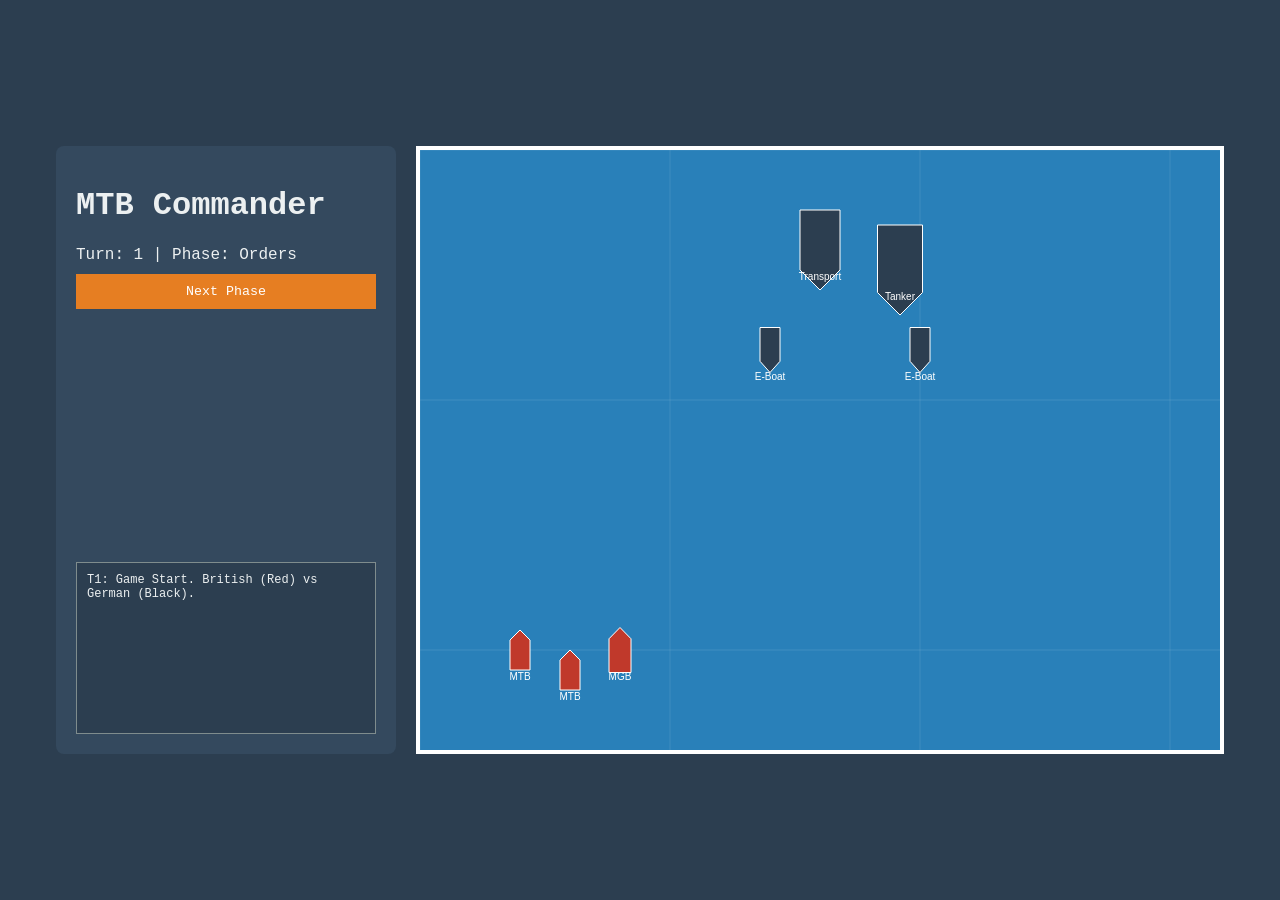
==== index.html @ 0c28cebe "playable" ====
<!DOCTYPE html>
<html lang="en">
<head>
    <meta charset="UTF-8">
    <meta name="viewport" content="width=device-width, initial-scale=1.0">
    <title>MTB: Motor Torpedo Boats</title>
    <link rel="stylesheet" href="style.css">
</head>
<body>
    <div id="game-container">
        <div id="ui-panel">
            <h1>MTB Commander</h1>
            <div id="turn-info">
                Turn: <span id="turn-number">1</span> | Phase: <span id="phase-name">Orders</span>
            </div>
            <div id="controls">
                <button id="next-phase-btn">Next Phase</button>
                <div id="ship-orders" class="hidden">
                    <h3>Ship Orders</h3>
                    <p id="selected-ship-name">Select a ship</p>
                    <label>Speed (knots): <input type="number" id="speed-input" min="0" max="40"></label>
                    <label>Turn (points): <input type="number" id="turn-input" min="-4" max="4" value="0"></label>
                    <button id="fire-btn">Fire Weapons</button>
                    <button id="torpedo-btn">Fire Torpedo</button>
                    <button id="depth-btn">Depth Charge</button>
                    <label>Visibility:
                        <select id="visibility-select">
                            <option value="CLEAR">Clear</option>
                            <option value="MIST">Mist</option>
                            <option value="FOG">Fog</option>
                            <option value="NIGHT">Night</option>
                        </select>
                    </label>
                    <label>DC Depth:
                        <select id="dc-depth-select">
                            <option value="SHALLOW">Shallow</option>
                            <option value="DEEP">Deep</option>
                        </select>
                    </label>
                    <button id="illum-btn">Illuminate Target</button>
                </div>
            </div>
            <div id="log"></div>
        </div>
        <canvas id="game-canvas" width="800" height="600"></canvas>
    </div>
    <script src="mtb_data.js"></script>
    <script src="mtb_game.js"></script>
</body>
</html>
---- style.css ----
body {
    font-family: 'Courier New', Courier, monospace;
    background-color: #2c3e50;
    color: #ecf0f1;
    margin: 0;
    display: flex;
    justify-content: center;
    align-items: center;
    height: 100vh;
}

#game-container {
    display: flex;
    gap: 20px;
}

#ui-panel {
    width: 300px;
    background-color: #34495e;
    padding: 20px;
    border-radius: 8px;
    display: flex;
    flex-direction: column;
}

#game-canvas {
    background-color: #2980b9; /* Sea blue */
    border: 4px solid #fff;
    cursor: crosshair;
}

.hidden {
    display: none;
}

#log {
    margin-top: auto;
    height: 150px;
    overflow-y: auto;
    background: #2c3e50;
    padding: 10px;
    font-size: 12px;
    border: 1px solid #7f8c8d;
}

#ship-orders label {
    display: block;
    margin-top: 10px;
}

button {
    background-color: #e67e22;
    border: none;
    color: white;
    padding: 10px;
    margin-top: 10px;
    cursor: pointer;
    width: 100%;
    font-family: inherit;
}

button:hover {
    background-color: #d35400;
}

input {
    width: 60px;
    background: #ecf0f1;
    border: none;
    padding: 5px;
}
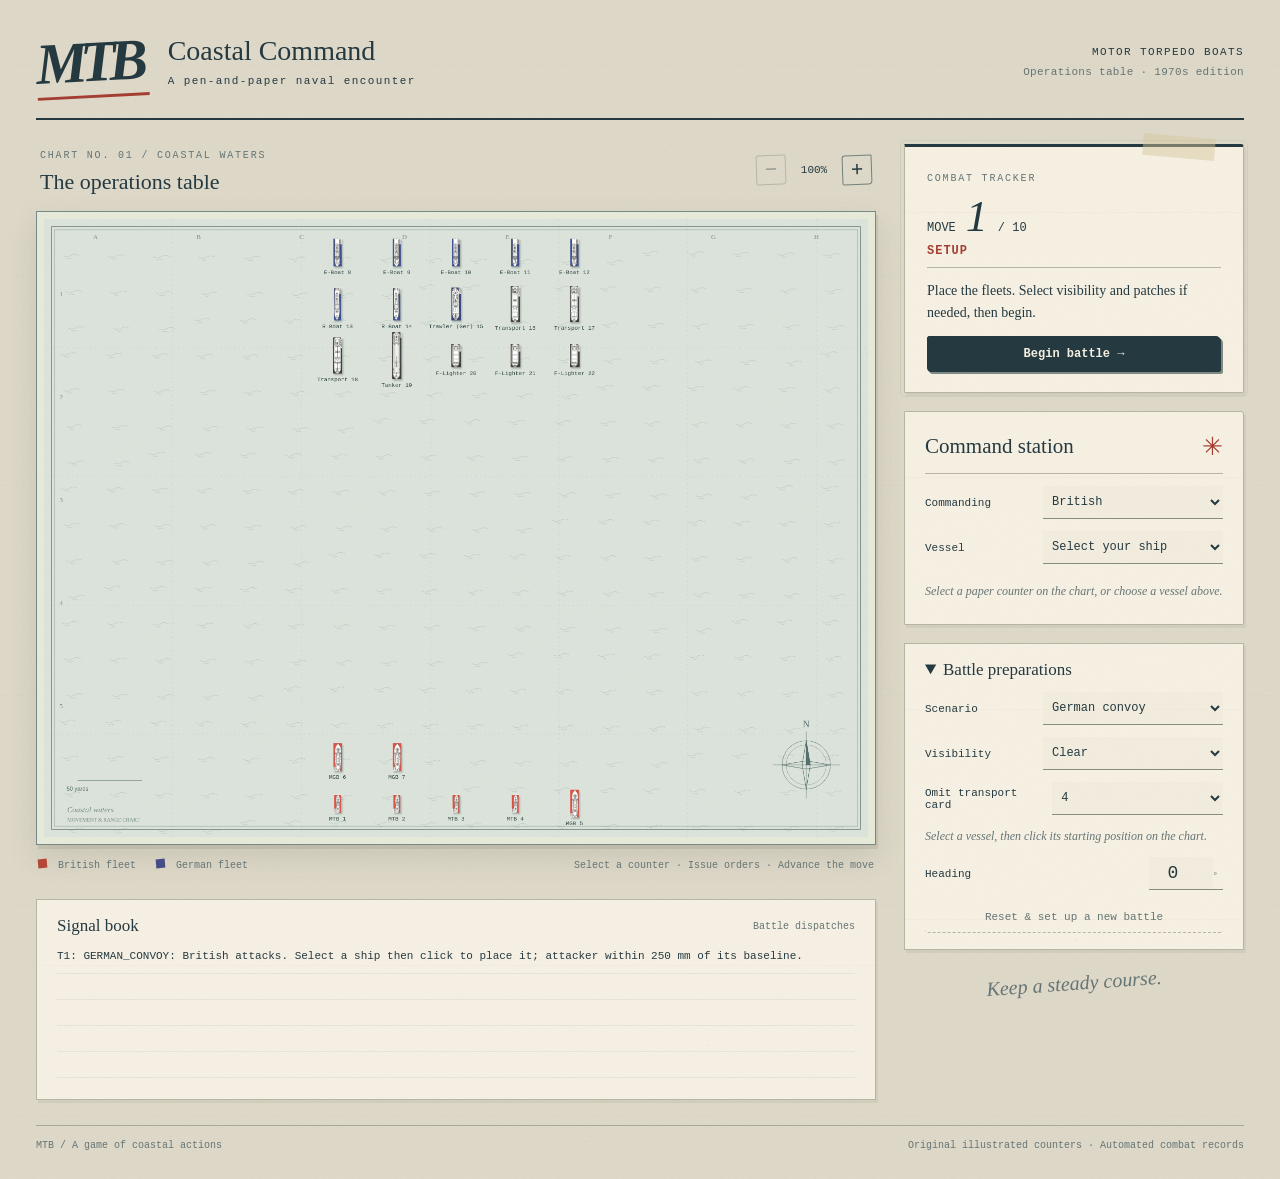
==== commit c004e340: "Complete MTB rules and add original paper-and-ink visuals" ====
--- a/index.html
+++ b/index.html
@@ -1,51 +1,25 @@
 <!DOCTYPE html>
 <html lang="en">
-<head>
-    <meta charset="UTF-8">
-    <meta name="viewport" content="width=device-width, initial-scale=1.0">
-    <title>MTB: Motor Torpedo Boats</title>
-    <link rel="stylesheet" href="style.css">
-</head>
+<head><meta charset="UTF-8"><meta name="viewport" content="width=device-width, initial-scale=1.0"><title>MTB · Coastal Command</title><link rel="stylesheet" href="style.css"></head>
 <body>
-    <div id="game-container">
-        <div id="ui-panel">
-            <h1>MTB Commander</h1>
-            <div id="turn-info">
-                Turn: <span id="turn-number">1</span> | Phase: <span id="phase-name">Orders</span>
-            </div>
-            <div id="controls">
-                <button id="next-phase-btn">Next Phase</button>
-                <div id="ship-orders" class="hidden">
-                    <h3>Ship Orders</h3>
-                    <p id="selected-ship-name">Select a ship</p>
-                    <label>Speed (knots): <input type="number" id="speed-input" min="0" max="40"></label>
-                    <label>Turn (points): <input type="number" id="turn-input" min="-4" max="4" value="0"></label>
-                    <button id="fire-btn">Fire Weapons</button>
-                    <button id="torpedo-btn">Fire Torpedo</button>
-                    <button id="depth-btn">Depth Charge</button>
-                    <label>Visibility:
-                        <select id="visibility-select">
-                            <option value="CLEAR">Clear</option>
-                            <option value="MIST">Mist</option>
-                            <option value="FOG">Fog</option>
-                            <option value="NIGHT">Night</option>
-                        </select>
-                    </label>
-                    <label>DC Depth:
-                        <select id="dc-depth-select">
-                            <option value="SHALLOW">Shallow</option>
-                            <option value="DEEP">Deep</option>
-                        </select>
-                    </label>
-                    <button id="illum-btn">Illuminate Target</button>
-                </div>
-            </div>
-            <div id="log"></div>
-        </div>
-        <canvas id="game-canvas" width="800" height="600"></canvas>
-    </div>
-    <script src="mtb_data.js"></script>
-    <script src="mtb_game.js"></script>
-</body>
-</html>
-
+<header class="masthead"><div class="brand"><span class="brand-mark">MTB</span><div><h1>Coastal Command</h1><p>A pen-and-paper naval encounter</p></div></div><div class="edition">MOTOR TORPEDO BOATS<br><span>Operations table · 1970s edition</span></div></header>
+<main id="game-container">
+<section class="chart-panel" aria-label="Battle chart">
+<div class="chart-heading"><div><span class="eyebrow">Chart No. 01 / Coastal waters</span><h2>The operations table</h2></div><div class="chart-tools"><button id="zoom-out" aria-label="Zoom out">−</button><span id="zoom-label">100%</span><button id="zoom-in" aria-label="Zoom in">+</button></div></div>
+<div id="chart-viewport"><canvas id="game-canvas" width="1600" height="1200" aria-label="Battlefield. Select a counter to issue orders."></canvas></div>
+<div class="chart-caption"><span><i class="fleet-dot british"></i> British fleet <i class="fleet-dot german"></i> German fleet</span><span>Select a counter · Issue orders · Advance the move</span></div>
+<details class="dispatches" open><summary>Signal book <span>Battle dispatches</span></summary><div id="log" role="log" aria-live="polite"></div></details>
+</section>
+<aside id="ui-panel">
+<section class="phase-card"><span class="eyebrow">Combat tracker</span><div id="turn-info"><span class="move-label">MOVE</span><span id="turn-number">1</span><span class="move-total">/ 10</span></div><div id="phase-name">Setup</div><p id="phase-help"></p><button id="next-phase-btn">Begin battle →</button></section>
+<section class="fleet-card"><div class="section-heading"><h2>Command station</h2><span class="ink-star">✳</span></div><label>Commanding <select id="view-faction"><option value="British">British</option><option value="German">German</option></select></label><label>Vessel <select id="fleet-select"></select></label><p id="selection-hint">Select a paper counter on the chart, or choose a vessel above.</p>
+<div id="controls"><div id="ship-orders" class="hidden"><div class="vessel-heading"><img id="vessel-art" alt="Selected vessel's original counter"><div><span class="eyebrow">Vessel record</span><h3 id="selected-ship-name">Select a ship</h3></div></div><svg id="hull-gauge" viewBox="0 0 260 48" role="img" aria-label="Remaining buoyancy gauge"><text x="0" y="10" font-size="8" letter-spacing="1.7">HULL INTEGRITY</text><path d="M1 19L248 18 249 36 0 37Z" fill="none" stroke="currentColor" stroke-width=".8"/><rect id="buoyancy-fill" x="4" y="22" width="240" height="11" fill="#536d69"/><path d="M28 18v19m28-19v19m28-19v19m28-19v19m28-19v19m28-19v19m28-19v19m28-19v19" stroke="#f7f1e4" stroke-width="1"/><text x="0" y="47" font-size="7">0</text><text x="234" y="47" font-size="7">100%</text></svg><p id="ship-status"></p>
+<fieldset class="helm"><legend>Helm orders</legend><div class="paired"><label>Speed <span class="input-unit"><input type="number" id="speed-input" min="0" max="40"><small>kn</small></span></label><label>Turn <span class="input-unit"><input type="number" id="turn-input" min="-9" max="9" value="0"><small>pts</small></span></label></div><p class="field-note">− Port &nbsp; / &nbsp; + Starboard</p><label>Turn timing <select id="turn-timing"><option value="START">Start of move</option><option value="END">End of move</option></select></label><label class="check-label"><input id="ram-order" type="checkbox"> Intentional ram</label></fieldset>
+<fieldset class="weapons"><legend>Combat orders</legend><p class="field-note">Select an enemy counter to set your target.</p><button id="fire-btn">Fire guns</button><div class="attack-row"><select id="torpedo-count" aria-label="Torpedo salvo"><option value="1">1 torpedo</option><option value="2">2 torpedoes</option></select><button id="torpedo-btn">Launch salvo</button></div><div class="attack-row"><select id="dc-depth-select" aria-label="Depth charge depth"><option value="SHALLOW">Shallow</option><option value="DEEP">Deep</option></select><button id="depth-btn">Depth charges</button></div><div class="paired"><button id="sight-btn">Sight contact</button><button id="illum-btn">Illuminate</button></div><button id="cancel-attacks" class="quiet">Cancel attack orders</button></fieldset>
+</div></div></section>
+<details class="battle-settings" open><summary>Battle preparations</summary><label>Scenario <select id="scenario-select"><option value="GERMAN_CONVOY">German convoy</option><option value="BRITISH_CONVOY">British convoy</option><option value="ENCOUNTER">Warship encounter</option></select></label><label>Visibility <select id="visibility-select"><option value="CLEAR">Clear</option><option value="MIST">Mist</option><option value="FOG">Fog</option><option value="NIGHT">Night</option></select></label><label>Omit transport card <select id="omitted-transport"><option value="4">4</option><option value="1">1</option><option value="2">2</option><option value="3">3</option></select></label><div id="setup-controls"><p class="field-note">Select a vessel, then click its starting position on the chart.</p><label>Heading <span class="input-unit"><input id="setup-heading" type="number" min="0" max="359" value="0"><small>°</small></span></label><button id="place-british-patch">Place British visibility patch</button><button id="place-german-patch">Place German visibility patch</button></div><button id="new-game-btn" class="quiet">Reset & set up a new battle</button></details>
+<p class="margin-note">Keep a steady course.</p>
+</aside></main>
+<footer>MTB / A game of coastal actions <span>Original illustrated counters · Automated combat records</span></footer>
+<script src="mtb_data.js"></script><script src="mtb_rules.js"></script><script src="mtb_visuals.js"></script><script src="mtb_game.js"></script>
+</body></html>
--- a/style.css
+++ b/style.css
@@ -1,71 +1,4 @@
-body {
-    font-family: 'Courier New', Courier, monospace;
-    background-color: #2c3e50;
-    color: #ecf0f1;
-    margin: 0;
-    display: flex;
-    justify-content: center;
-    align-items: center;
-    height: 100vh;
-}
+:root{color-scheme:light;--paper:#f5efdf;--ink:#253a40;--pencil:#657574;--red:#a43e32;--line:#b7b5a2;font-family:Georgia,'Times New Roman',serif;color:var(--ink);background:#ded8c8}*{box-sizing:border-box}body{margin:0;padding:28px 36px;background-image:url('assets/paper.svg');background-size:420px}button,input,select{font:inherit}button,select,input,summary{outline-offset:4px}button:focus-visible,select:focus-visible,input:focus-visible,summary:focus-visible{outline:2px solid var(--red)}.masthead{max-width:1600px;margin:0 auto 24px;display:flex;justify-content:space-between;align-items:center;border-bottom:2px solid var(--ink);padding-bottom:20px}.brand{display:flex;gap:20px;align-items:center}.brand-mark{font:bold italic 58px Georgia;letter-spacing:-7px;border-bottom:3px solid var(--red);padding-right:7px;transform:rotate(-3deg)}h1{font-size:28px;font-weight:normal;margin:0 0 5px}.brand p,.edition{font:11px/1.8 'Courier New',monospace;letter-spacing:1.4px;margin:0}.edition{text-align:right}.edition span{letter-spacing:.3px;color:var(--pencil)}#game-container{max-width:1600px;margin:auto;display:grid;grid-template-columns:minmax(0,1fr) 340px;gap:28px;align-items:start}.chart-panel{min-width:0}.chart-heading{display:flex;justify-content:space-between;align-items:center;margin:0 4px 16px}.eyebrow{font:10px 'Courier New',monospace;text-transform:uppercase;letter-spacing:1.8px;color:var(--pencil)}h2{font-size:22px;font-weight:normal;margin:7px 0 0}.chart-tools{display:flex;align-items:center;gap:9px;font:11px 'Courier New',monospace}.chart-tools button{width:30px;height:30px;padding:0;margin:0;font-size:21px}.chart-tools span{min-width:38px;text-align:center}#chart-viewport{overflow:auto;max-height:78vh;border:1px solid #758989;padding:7px;background:#e6e9d7;box-shadow:2px 4px 0 #9b988544,0 12px 28px #444a3922}#game-canvas{display:block;width:100%;height:auto;cursor:crosshair;background:#d8e1d8;touch-action:pan-x pan-y}.chart-caption{display:flex;justify-content:space-between;gap:10px;font:10px/1.8 'Courier New',monospace;color:var(--pencil);padding:12px 2px}.fleet-dot{display:inline-block;width:9px;height:9px;margin:0 5px 0 14px;transform:rotate(-5deg)}.fleet-dot:first-child{margin-left:0}.british{background:#b44837}.german{background:#454c86}#ui-panel{min-width:0;display:flex;flex-direction:column;gap:18px}.phase-card,.fleet-card,.battle-settings,.dispatches{background:#f7f1e4 url('assets/paper.svg');border:1px solid var(--line);box-shadow:2px 3px 0 #a6a18f33}.phase-card{padding:20px 22px;border-top:3px solid var(--ink);position:relative}.phase-card:after{content:'';position:absolute;top:-11px;right:28px;width:72px;height:22px;background:#d4c59c77;transform:rotate(5deg);pointer-events:none}#turn-info{display:flex;align-items:baseline;gap:10px;margin:10px 0 5px}.move-label,.move-total{font:12px 'Courier New',monospace}#turn-number{font:italic 44px Georgia;line-height:1}#phase-name{font:bold 12px 'Courier New',monospace;letter-spacing:1px;color:var(--red);padding-bottom:9px;border-bottom:1px solid var(--line)}#phase-help{font-size:14px;line-height:1.55;min-height:44px;margin:12px 0}button{background:transparent;border:1px solid #72807b;border-radius:2px 5px 2px 4px;padding:10px 12px;color:var(--ink);cursor:pointer;font:12px 'Courier New',monospace;width:100%;transition:background .15s,transform .15s}button:hover:not(:disabled){background:#d8dfce;transform:translateY(-1px)}button:disabled{opacity:.38;cursor:default}#next-phase-btn{background:var(--ink);color:var(--paper);border:1px solid var(--ink);font-weight:bold;box-shadow:2px 2px 0 #7f8b82}#next-phase-btn:hover:not(:disabled){background:#3d5455}.fleet-card{padding:20px}.section-heading{display:flex;align-items:center;justify-content:space-between;border-bottom:1px solid var(--line);padding-bottom:12px;margin-bottom:12px}.section-heading h2{font-size:21px;margin:0}.ink-star{font-size:25px;color:var(--red)}label{display:flex;align-items:center;justify-content:space-between;gap:12px;font:11px 'Courier New',monospace;margin:12px 0}select,input{border:0;border-bottom:1px solid #858d7c;background:#e7e3d350;color:var(--ink);padding:8px 5px;min-width:0;border-radius:0;font:12px 'Courier New',monospace}select{max-width:180px;width:62%}input[type=number]{width:64px;text-align:center;font-size:18px;padding:6px}input:disabled,select:disabled{opacity:.5}.input-unit{display:flex;align-items:baseline;border-bottom:1px solid #858d7c}.input-unit input{border:0}.input-unit small{padding-right:5px;color:var(--pencil)}#selection-hint,.field-note{font:italic 12px/1.5 Georgia;color:var(--pencil)}#selection-hint{margin:18px 0 4px}.vessel-heading{display:flex;align-items:center;gap:16px;border-top:1px solid var(--line);padding-top:18px;margin-top:18px}.vessel-heading img{width:42px;height:90px;object-fit:contain;filter:drop-shadow(2px 3px 1px #0003);transform:rotate(-5deg)}h3{font-weight:normal;font-size:22px;margin:7px 0}#ship-status{white-space:pre-line;font:11px/1.9 'Courier New',monospace;padding:12px 0;border-bottom:1px dashed var(--line);margin:10px 0 15px}fieldset{margin:16px 0 0;padding:8px 0 0;border:0;border-top:1px solid var(--line)}legend{font:10px 'Courier New',monospace;text-transform:uppercase;letter-spacing:1.6px;padding-right:10px}.paired{display:grid;grid-template-columns:1fr 1fr;gap:10px}.paired label{display:block}.paired .input-unit{margin-top:7px}.paired input{width:100%}.check-label{justify-content:flex-start}.check-label input{accent-color:var(--red)}.weapons button{margin:5px 0}.attack-row{display:grid;grid-template-columns:100px 1fr;gap:8px;align-items:center}.attack-row select{width:100%;max-width:none}.quiet{border:0;border-bottom:1px dashed var(--line);font-size:11px;color:var(--pencil);padding:9px 2px}.battle-settings{padding:16px 20px}summary{cursor:pointer;font-size:17px}.battle-settings summary{margin-bottom:12px}.dispatches{margin-top:12px;padding:16px 20px}.dispatches summary{display:flex;justify-content:space-between}.dispatches summary span{font:10px 'Courier New',monospace;color:var(--pencil);align-self:center}#log{height:135px;overflow:auto;margin-top:12px;font:11px/1.6 'Courier New',monospace;background:repeating-linear-gradient(transparent 0 25px,#bcc3b444 25px 26px)}#log p{margin:0;padding:5px 0;border-bottom:1px solid #c0c1b344}#log [hidden]{display:none}.margin-note{font:italic 20px Georgia;color:var(--pencil);text-align:center;transform:rotate(-4deg);margin:4px 0}.hidden{display:none!important}footer{max-width:1600px;margin:25px auto 0;padding-top:14px;border-top:1px solid #aaa995;font:10px 'Courier New',monospace;color:var(--pencil);display:flex;justify-content:space-between;gap:12px}@media(min-width:1500px){#game-container{grid-template-columns:minmax(0,1fr) 370px}}@media(max-width:1000px){body{padding:20px}#game-container{grid-template-columns:minmax(0,1fr) 300px;gap:18px}.chart-caption{flex-direction:column}.phase-card,.fleet-card{padding:16px}}@media(max-width:760px){body{padding:16px}.masthead{margin-bottom:18px}.brand{gap:14px}.brand-mark{font-size:44px}h1{font-size:23px}.edition{display:none}#game-container{grid-template-columns:1fr}.chart-heading h2{font-size:21px}#chart-viewport{max-height:65vh}#ui-panel{display:grid;grid-template-columns:1fr 1fr;align-items:start}.fleet-card{grid-column:2;grid-row:1/4}.battle-settings{padding:16px}.margin-note{font-size:17px}footer{flex-direction:column}}@media(max-width:500px){#ui-panel{display:flex}.chart-caption{font-size:9px}.brand p{font-size:9px}.eyebrow{font-size:9px}}
 
-#game-container {
-    display: flex;
-    gap: 20px;
-}
-
-#ui-panel {
-    width: 300px;
-    background-color: #34495e;
-    padding: 20px;
-    border-radius: 8px;
-    display: flex;
-    flex-direction: column;
-}
-
-#game-canvas {
-    background-color: #2980b9; /* Sea blue */
-    border: 4px solid #fff;
-    cursor: crosshair;
-}
-
-.hidden {
-    display: none;
-}
-
-#log {
-    margin-top: auto;
-    height: 150px;
-    overflow-y: auto;
-    background: #2c3e50;
-    padding: 10px;
-    font-size: 12px;
-    border: 1px solid #7f8c8d;
-}
-
-#ship-orders label {
-    display: block;
-    margin-top: 10px;
-}
-
-button {
-    background-color: #e67e22;
-    border: none;
-    color: white;
-    padding: 10px;
-    margin-top: 10px;
-    cursor: pointer;
-    width: 100%;
-    font-family: inherit;
-}
-
-button:hover {
-    background-color: #d35400;
-}
-
-input {
-    width: 60px;
-    background: #ecf0f1;
-    border: none;
-    padding: 5px;
-}
+#hull-gauge{display:block;width:100%;margin-top:20px;font-family:'Courier New',monospace;color:var(--pencil)}body[data-phase=SETUP] .helm,body[data-phase=SETUP] .weapons{display:none}body[data-phase=SIGHTING] .helm{display:none}[hidden]{display:none!important}.phase-card,.fleet-card{border-radius:1px 3px 2px 1px}.phase-card{outline:1px solid #b7b5a250;outline-offset:3px}.chart-tools button{border-radius:3px 1px 4px 2px;transform:rotate(-2deg)}
+@media(max-width:760px){#game-container{display:flex;flex-direction:column}.chart-panel{display:contents}.chart-heading{order:0;width:100%;margin-bottom:0}#chart-viewport{order:1;width:100%}.chart-caption{order:2;width:100%;padding:0}#ui-panel{order:3;width:100%}.dispatches{order:4;width:100%;margin-top:0}}
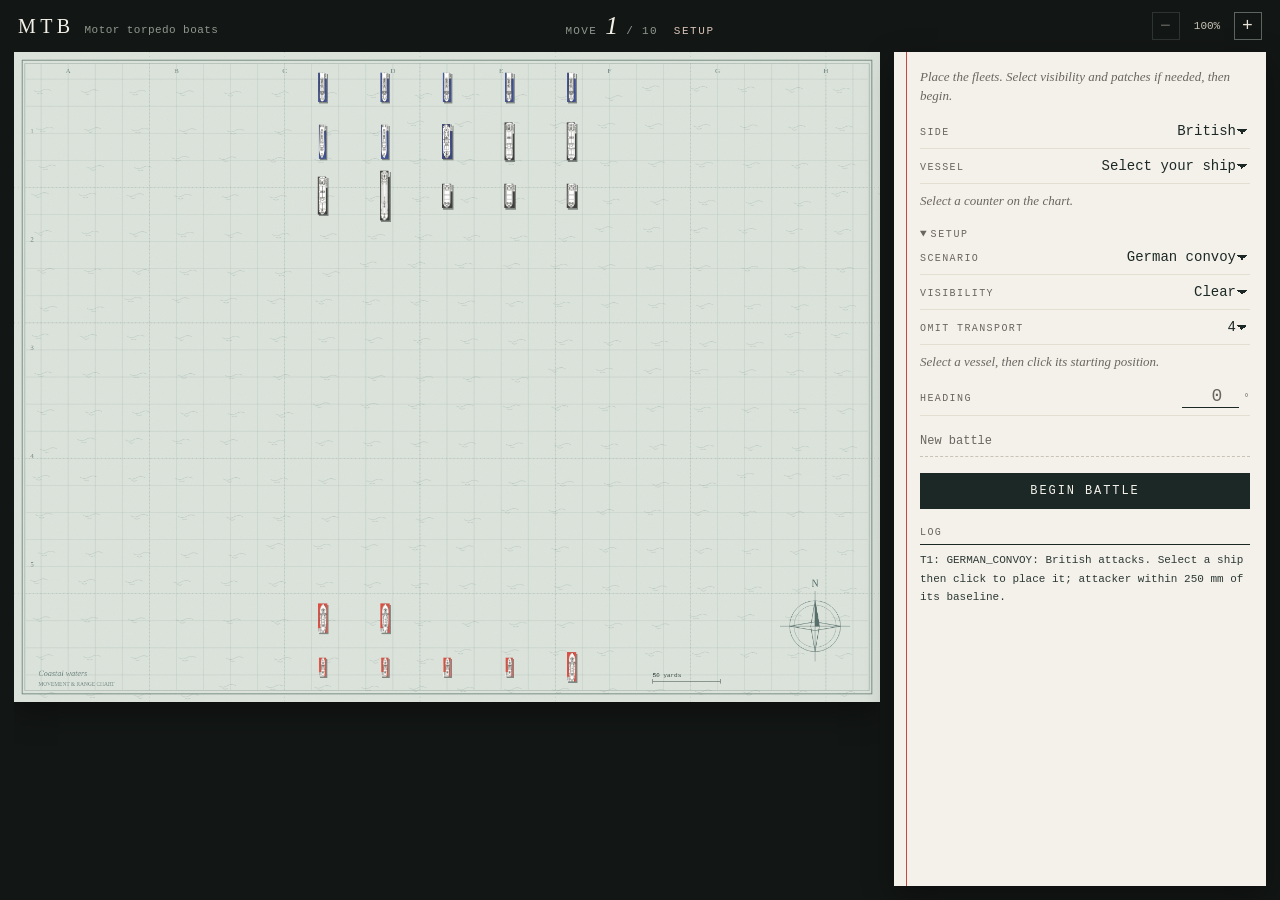
==== commit 8431c7da: "Make the table read as a paper game instead of a form. Drop the beige page and slogan chrome so the " ====
--- a/index.html
+++ b/index.html
@@ -1,25 +1,74 @@
 <!DOCTYPE html>
 <html lang="en">
-<head><meta charset="UTF-8"><meta name="viewport" content="width=device-width, initial-scale=1.0"><title>MTB · Coastal Command</title><link rel="stylesheet" href="style.css"></head>
+<head>
+<meta charset="UTF-8">
+<meta name="viewport" content="width=device-width, initial-scale=1.0">
+<title>MTB</title>
+<link rel="stylesheet" href="style.css">
+</head>
 <body>
-<header class="masthead"><div class="brand"><span class="brand-mark">MTB</span><div><h1>Coastal Command</h1><p>A pen-and-paper naval encounter</p></div></div><div class="edition">MOTOR TORPEDO BOATS<br><span>Operations table · 1970s edition</span></div></header>
+<div class="table">
+<header class="rail">
+<div class="title-block"><span class="title">MTB</span><span class="subtitle">Motor torpedo boats</span></div>
+<div class="move-block"><span class="move-label">Move</span><span id="turn-number">1</span><span class="move-total">/ 10</span><span id="phase-name">Setup</span></div>
+<div class="chart-tools"><button id="zoom-out" type="button" aria-label="Zoom out">−</button><span id="zoom-label">100%</span><button id="zoom-in" type="button" aria-label="Zoom in">+</button></div>
+</header>
 <main id="game-container">
 <section class="chart-panel" aria-label="Battle chart">
-<div class="chart-heading"><div><span class="eyebrow">Chart No. 01 / Coastal waters</span><h2>The operations table</h2></div><div class="chart-tools"><button id="zoom-out" aria-label="Zoom out">−</button><span id="zoom-label">100%</span><button id="zoom-in" aria-label="Zoom in">+</button></div></div>
 <div id="chart-viewport"><canvas id="game-canvas" width="1600" height="1200" aria-label="Battlefield. Select a counter to issue orders."></canvas></div>
-<div class="chart-caption"><span><i class="fleet-dot british"></i> British fleet <i class="fleet-dot german"></i> German fleet</span><span>Select a counter · Issue orders · Advance the move</span></div>
-<details class="dispatches" open><summary>Signal book <span>Battle dispatches</span></summary><div id="log" role="log" aria-live="polite"></div></details>
 </section>
 <aside id="ui-panel">
-<section class="phase-card"><span class="eyebrow">Combat tracker</span><div id="turn-info"><span class="move-label">MOVE</span><span id="turn-number">1</span><span class="move-total">/ 10</span></div><div id="phase-name">Setup</div><p id="phase-help"></p><button id="next-phase-btn">Begin battle →</button></section>
-<section class="fleet-card"><div class="section-heading"><h2>Command station</h2><span class="ink-star">✳</span></div><label>Commanding <select id="view-faction"><option value="British">British</option><option value="German">German</option></select></label><label>Vessel <select id="fleet-select"></select></label><p id="selection-hint">Select a paper counter on the chart, or choose a vessel above.</p>
-<div id="controls"><div id="ship-orders" class="hidden"><div class="vessel-heading"><img id="vessel-art" alt="Selected vessel's original counter"><div><span class="eyebrow">Vessel record</span><h3 id="selected-ship-name">Select a ship</h3></div></div><svg id="hull-gauge" viewBox="0 0 260 48" role="img" aria-label="Remaining buoyancy gauge"><text x="0" y="10" font-size="8" letter-spacing="1.7">HULL INTEGRITY</text><path d="M1 19L248 18 249 36 0 37Z" fill="none" stroke="currentColor" stroke-width=".8"/><rect id="buoyancy-fill" x="4" y="22" width="240" height="11" fill="#536d69"/><path d="M28 18v19m28-19v19m28-19v19m28-19v19m28-19v19m28-19v19m28-19v19m28-19v19" stroke="#f7f1e4" stroke-width="1"/><text x="0" y="47" font-size="7">0</text><text x="234" y="47" font-size="7">100%</text></svg><p id="ship-status"></p>
-<fieldset class="helm"><legend>Helm orders</legend><div class="paired"><label>Speed <span class="input-unit"><input type="number" id="speed-input" min="0" max="40"><small>kn</small></span></label><label>Turn <span class="input-unit"><input type="number" id="turn-input" min="-9" max="9" value="0"><small>pts</small></span></label></div><p class="field-note">− Port &nbsp; / &nbsp; + Starboard</p><label>Turn timing <select id="turn-timing"><option value="START">Start of move</option><option value="END">End of move</option></select></label><label class="check-label"><input id="ram-order" type="checkbox"> Intentional ram</label></fieldset>
-<fieldset class="weapons"><legend>Combat orders</legend><p class="field-note">Select an enemy counter to set your target.</p><button id="fire-btn">Fire guns</button><div class="attack-row"><select id="torpedo-count" aria-label="Torpedo salvo"><option value="1">1 torpedo</option><option value="2">2 torpedoes</option></select><button id="torpedo-btn">Launch salvo</button></div><div class="attack-row"><select id="dc-depth-select" aria-label="Depth charge depth"><option value="SHALLOW">Shallow</option><option value="DEEP">Deep</option></select><button id="depth-btn">Depth charges</button></div><div class="paired"><button id="sight-btn">Sight contact</button><button id="illum-btn">Illuminate</button></div><button id="cancel-attacks" class="quiet">Cancel attack orders</button></fieldset>
-</div></div></section>
-<details class="battle-settings" open><summary>Battle preparations</summary><label>Scenario <select id="scenario-select"><option value="GERMAN_CONVOY">German convoy</option><option value="BRITISH_CONVOY">British convoy</option><option value="ENCOUNTER">Warship encounter</option></select></label><label>Visibility <select id="visibility-select"><option value="CLEAR">Clear</option><option value="MIST">Mist</option><option value="FOG">Fog</option><option value="NIGHT">Night</option></select></label><label>Omit transport card <select id="omitted-transport"><option value="4">4</option><option value="1">1</option><option value="2">2</option><option value="3">3</option></select></label><div id="setup-controls"><p class="field-note">Select a vessel, then click its starting position on the chart.</p><label>Heading <span class="input-unit"><input id="setup-heading" type="number" min="0" max="359" value="0"><small>°</small></span></label><button id="place-british-patch">Place British visibility patch</button><button id="place-german-patch">Place German visibility patch</button></div><button id="new-game-btn" class="quiet">Reset & set up a new battle</button></details>
-<p class="margin-note">Keep a steady course.</p>
-</aside></main>
-<footer>MTB / A game of coastal actions <span>Original illustrated counters · Automated combat records</span></footer>
-<script src="mtb_data.js"></script><script src="mtb_rules.js"></script><script src="mtb_visuals.js"></script><script src="mtb_game.js"></script>
-</body></html>
+<div class="pad">
+<p id="phase-help"></p>
+<label><span>Side</span><select id="view-faction"><option value="British">British</option><option value="German">German</option></select></label>
+<label><span>Vessel</span><select id="fleet-select"></select></label>
+<p id="selection-hint">Select a counter on the chart.</p>
+<div id="controls">
+<div id="ship-orders" class="hidden">
+<div class="vessel-heading"><img id="vessel-art" alt="Selected counter"><div><h3 id="selected-ship-name">Select a ship</h3>
+<svg id="hull-gauge" viewBox="0 0 260 18" role="img" aria-label="Remaining buoyancy"><text x="0" y="12" font-size="9" font-family="Courier New, monospace">BUOYANCY</text><rect x="87" y="4" width="170" height="8" fill="none" stroke="currentColor"/><rect id="buoyancy-fill" x="88" y="5" width="168" height="6" fill="#1c2826"/></svg>
+</div></div>
+<p id="ship-status"></p>
+<fieldset class="helm"><legend>Course</legend>
+<label><span>Speed</span><span class="input-unit"><input type="number" id="speed-input" min="0" max="40"><small>kn</small></span></label>
+<label><span>Turn</span><span class="input-unit"><input type="number" id="turn-input" min="-9" max="9" value="0"><small>pts</small></span></label>
+<p class="field-note">− port, + starboard.</p>
+<label><span>Turn at</span><select id="turn-timing"><option value="START">Start of move</option><option value="END">End of move</option></select></label>
+<label class="check-label"><input id="ram-order" type="checkbox"> Intentional ram</label>
+</fieldset>
+<fieldset class="weapons"><legend>Weapons</legend>
+<p class="field-note">Select an enemy counter to aim.</p>
+<div class="attack-row"><span>Guns</span><button id="fire-btn" type="button">Fire</button></div>
+<div class="attack-row"><span>Torpedoes</span><span class="line-controls"><select id="torpedo-count" aria-label="Torpedo salvo"><option value="1">1</option><option value="2">2</option></select><button id="torpedo-btn" type="button">Launch</button></span></div>
+<div class="attack-row"><span>Charges</span><span class="line-controls"><select id="dc-depth-select" aria-label="Depth charge depth"><option value="SHALLOW">Shallow</option><option value="DEEP">Deep</option></select><button id="depth-btn" type="button">Drop</button></span></div>
+<div class="attack-row"><span>Sighting</span><button id="sight-btn" type="button">Attempt</button></div>
+<div class="attack-row"><span>Starshell</span><button id="illum-btn" type="button">Illuminate</button></div>
+<button id="cancel-attacks" class="quiet" type="button">Cancel attack orders</button>
+</fieldset>
+</div>
+</div>
+<details class="battle-settings" open><summary>Setup</summary>
+<label><span>Scenario</span><select id="scenario-select"><option value="GERMAN_CONVOY">German convoy</option><option value="BRITISH_CONVOY">British convoy</option><option value="ENCOUNTER">Warship encounter</option></select></label>
+<label><span>Visibility</span><select id="visibility-select"><option value="CLEAR">Clear</option><option value="MIST">Mist</option><option value="FOG">Fog</option><option value="NIGHT">Night</option></select></label>
+<label><span>Omit transport</span><select id="omitted-transport"><option value="4">4</option><option value="1">1</option><option value="2">2</option><option value="3">3</option></select></label>
+<div id="setup-controls">
+<p class="field-note">Select a vessel, then click its starting position.</p>
+<label><span>Heading</span><span class="input-unit"><input id="setup-heading" type="number" min="0" max="359" value="0"><small>°</small></span></label>
+<button id="place-british-patch" type="button">Place British patch</button>
+<button id="place-german-patch" type="button">Place German patch</button>
+</div>
+<button id="new-game-btn" class="quiet" type="button">New battle</button>
+</details>
+<button id="next-phase-btn" type="button">Begin battle</button>
+<div class="log-label">Log</div>
+<div id="log" role="log" aria-live="polite"></div>
+</div>
+</aside>
+</main>
+</div>
+<script src="mtb_data.js"></script>
+<script src="mtb_rules.js"></script>
+<script src="mtb_visuals.js"></script>
+<script src="mtb_game.js"></script>
+</body>
+</html>
--- a/style.css
+++ b/style.css
@@ -1,4 +1,379 @@
-:root{color-scheme:light;--paper:#f5efdf;--ink:#253a40;--pencil:#657574;--red:#a43e32;--line:#b7b5a2;font-family:Georgia,'Times New Roman',serif;color:var(--ink);background:#ded8c8}*{box-sizing:border-box}body{margin:0;padding:28px 36px;background-image:url('assets/paper.svg');background-size:420px}button,input,select{font:inherit}button,select,input,summary{outline-offset:4px}button:focus-visible,select:focus-visible,input:focus-visible,summary:focus-visible{outline:2px solid var(--red)}.masthead{max-width:1600px;margin:0 auto 24px;display:flex;justify-content:space-between;align-items:center;border-bottom:2px solid var(--ink);padding-bottom:20px}.brand{display:flex;gap:20px;align-items:center}.brand-mark{font:bold italic 58px Georgia;letter-spacing:-7px;border-bottom:3px solid var(--red);padding-right:7px;transform:rotate(-3deg)}h1{font-size:28px;font-weight:normal;margin:0 0 5px}.brand p,.edition{font:11px/1.8 'Courier New',monospace;letter-spacing:1.4px;margin:0}.edition{text-align:right}.edition span{letter-spacing:.3px;color:var(--pencil)}#game-container{max-width:1600px;margin:auto;display:grid;grid-template-columns:minmax(0,1fr) 340px;gap:28px;align-items:start}.chart-panel{min-width:0}.chart-heading{display:flex;justify-content:space-between;align-items:center;margin:0 4px 16px}.eyebrow{font:10px 'Courier New',monospace;text-transform:uppercase;letter-spacing:1.8px;color:var(--pencil)}h2{font-size:22px;font-weight:normal;margin:7px 0 0}.chart-tools{display:flex;align-items:center;gap:9px;font:11px 'Courier New',monospace}.chart-tools button{width:30px;height:30px;padding:0;margin:0;font-size:21px}.chart-tools span{min-width:38px;text-align:center}#chart-viewport{overflow:auto;max-height:78vh;border:1px solid #758989;padding:7px;background:#e6e9d7;box-shadow:2px 4px 0 #9b988544,0 12px 28px #444a3922}#game-canvas{display:block;width:100%;height:auto;cursor:crosshair;background:#d8e1d8;touch-action:pan-x pan-y}.chart-caption{display:flex;justify-content:space-between;gap:10px;font:10px/1.8 'Courier New',monospace;color:var(--pencil);padding:12px 2px}.fleet-dot{display:inline-block;width:9px;height:9px;margin:0 5px 0 14px;transform:rotate(-5deg)}.fleet-dot:first-child{margin-left:0}.british{background:#b44837}.german{background:#454c86}#ui-panel{min-width:0;display:flex;flex-direction:column;gap:18px}.phase-card,.fleet-card,.battle-settings,.dispatches{background:#f7f1e4 url('assets/paper.svg');border:1px solid var(--line);box-shadow:2px 3px 0 #a6a18f33}.phase-card{padding:20px 22px;border-top:3px solid var(--ink);position:relative}.phase-card:after{content:'';position:absolute;top:-11px;right:28px;width:72px;height:22px;background:#d4c59c77;transform:rotate(5deg);pointer-events:none}#turn-info{display:flex;align-items:baseline;gap:10px;margin:10px 0 5px}.move-label,.move-total{font:12px 'Courier New',monospace}#turn-number{font:italic 44px Georgia;line-height:1}#phase-name{font:bold 12px 'Courier New',monospace;letter-spacing:1px;color:var(--red);padding-bottom:9px;border-bottom:1px solid var(--line)}#phase-help{font-size:14px;line-height:1.55;min-height:44px;margin:12px 0}button{background:transparent;border:1px solid #72807b;border-radius:2px 5px 2px 4px;padding:10px 12px;color:var(--ink);cursor:pointer;font:12px 'Courier New',monospace;width:100%;transition:background .15s,transform .15s}button:hover:not(:disabled){background:#d8dfce;transform:translateY(-1px)}button:disabled{opacity:.38;cursor:default}#next-phase-btn{background:var(--ink);color:var(--paper);border:1px solid var(--ink);font-weight:bold;box-shadow:2px 2px 0 #7f8b82}#next-phase-btn:hover:not(:disabled){background:#3d5455}.fleet-card{padding:20px}.section-heading{display:flex;align-items:center;justify-content:space-between;border-bottom:1px solid var(--line);padding-bottom:12px;margin-bottom:12px}.section-heading h2{font-size:21px;margin:0}.ink-star{font-size:25px;color:var(--red)}label{display:flex;align-items:center;justify-content:space-between;gap:12px;font:11px 'Courier New',monospace;margin:12px 0}select,input{border:0;border-bottom:1px solid #858d7c;background:#e7e3d350;color:var(--ink);padding:8px 5px;min-width:0;border-radius:0;font:12px 'Courier New',monospace}select{max-width:180px;width:62%}input[type=number]{width:64px;text-align:center;font-size:18px;padding:6px}input:disabled,select:disabled{opacity:.5}.input-unit{display:flex;align-items:baseline;border-bottom:1px solid #858d7c}.input-unit input{border:0}.input-unit small{padding-right:5px;color:var(--pencil)}#selection-hint,.field-note{font:italic 12px/1.5 Georgia;color:var(--pencil)}#selection-hint{margin:18px 0 4px}.vessel-heading{display:flex;align-items:center;gap:16px;border-top:1px solid var(--line);padding-top:18px;margin-top:18px}.vessel-heading img{width:42px;height:90px;object-fit:contain;filter:drop-shadow(2px 3px 1px #0003);transform:rotate(-5deg)}h3{font-weight:normal;font-size:22px;margin:7px 0}#ship-status{white-space:pre-line;font:11px/1.9 'Courier New',monospace;padding:12px 0;border-bottom:1px dashed var(--line);margin:10px 0 15px}fieldset{margin:16px 0 0;padding:8px 0 0;border:0;border-top:1px solid var(--line)}legend{font:10px 'Courier New',monospace;text-transform:uppercase;letter-spacing:1.6px;padding-right:10px}.paired{display:grid;grid-template-columns:1fr 1fr;gap:10px}.paired label{display:block}.paired .input-unit{margin-top:7px}.paired input{width:100%}.check-label{justify-content:flex-start}.check-label input{accent-color:var(--red)}.weapons button{margin:5px 0}.attack-row{display:grid;grid-template-columns:100px 1fr;gap:8px;align-items:center}.attack-row select{width:100%;max-width:none}.quiet{border:0;border-bottom:1px dashed var(--line);font-size:11px;color:var(--pencil);padding:9px 2px}.battle-settings{padding:16px 20px}summary{cursor:pointer;font-size:17px}.battle-settings summary{margin-bottom:12px}.dispatches{margin-top:12px;padding:16px 20px}.dispatches summary{display:flex;justify-content:space-between}.dispatches summary span{font:10px 'Courier New',monospace;color:var(--pencil);align-self:center}#log{height:135px;overflow:auto;margin-top:12px;font:11px/1.6 'Courier New',monospace;background:repeating-linear-gradient(transparent 0 25px,#bcc3b444 25px 26px)}#log p{margin:0;padding:5px 0;border-bottom:1px solid #c0c1b344}#log [hidden]{display:none}.margin-note{font:italic 20px Georgia;color:var(--pencil);text-align:center;transform:rotate(-4deg);margin:4px 0}.hidden{display:none!important}footer{max-width:1600px;margin:25px auto 0;padding-top:14px;border-top:1px solid #aaa995;font:10px 'Courier New',monospace;color:var(--pencil);display:flex;justify-content:space-between;gap:12px}@media(min-width:1500px){#game-container{grid-template-columns:minmax(0,1fr) 370px}}@media(max-width:1000px){body{padding:20px}#game-container{grid-template-columns:minmax(0,1fr) 300px;gap:18px}.chart-caption{flex-direction:column}.phase-card,.fleet-card{padding:16px}}@media(max-width:760px){body{padding:16px}.masthead{margin-bottom:18px}.brand{gap:14px}.brand-mark{font-size:44px}h1{font-size:23px}.edition{display:none}#game-container{grid-template-columns:1fr}.chart-heading h2{font-size:21px}#chart-viewport{max-height:65vh}#ui-panel{display:grid;grid-template-columns:1fr 1fr;align-items:start}.fleet-card{grid-column:2;grid-row:1/4}.battle-settings{padding:16px}.margin-note{font-size:17px}footer{flex-direction:column}}@media(max-width:500px){#ui-panel{display:flex}.chart-caption{font-size:9px}.brand p{font-size:9px}.eyebrow{font-size:9px}}
-
-#hull-gauge{display:block;width:100%;margin-top:20px;font-family:'Courier New',monospace;color:var(--pencil)}body[data-phase=SETUP] .helm,body[data-phase=SETUP] .weapons{display:none}body[data-phase=SIGHTING] .helm{display:none}[hidden]{display:none!important}.phase-card,.fleet-card{border-radius:1px 3px 2px 1px}.phase-card{outline:1px solid #b7b5a250;outline-offset:3px}.chart-tools button{border-radius:3px 1px 4px 2px;transform:rotate(-2deg)}
-@media(max-width:760px){#game-container{display:flex;flex-direction:column}.chart-panel{display:contents}.chart-heading{order:0;width:100%;margin-bottom:0}#chart-viewport{order:1;width:100%}.chart-caption{order:2;width:100%;padding:0}#ui-panel{order:3;width:100%}.dispatches{order:4;width:100%;margin-top:0}}
+:root {
+  color-scheme: light;
+  --desk: #121614;
+  --paper: #f4f1ea;
+  --ink: #1c2826;
+  --pencil: #6a6560;
+  --rule: #e3ddd2;
+  --red: #9d342c;
+  font-family: Georgia, 'Times New Roman', serif;
+  color: var(--ink);
+}
+
+* { box-sizing: border-box; }
+
+html, body { height: 100%; }
+
+body {
+  margin: 0;
+  background: var(--desk);
+  overflow: hidden;
+}
+
+button, input, select { font: inherit; color: inherit; }
+
+button:focus-visible, select:focus-visible, input:focus-visible, summary:focus-visible {
+  outline: 1px solid var(--red);
+  outline-offset: 3px;
+}
+
+.table {
+  height: 100%;
+  display: flex;
+  flex-direction: column;
+}
+
+.rail {
+  display: grid;
+  grid-template-columns: 1fr auto 1fr;
+  align-items: center;
+  gap: 16px;
+  padding: 12px 18px 8px;
+  color: #f3f0e8;
+}
+
+.title {
+  font-size: 20px;
+  letter-spacing: 0.22em;
+}
+
+.subtitle {
+  margin-left: 10px;
+  font: 11px 'Courier New', monospace;
+  letter-spacing: 0.04em;
+  color: #8f988f;
+}
+
+.move-block {
+  display: flex;
+  align-items: baseline;
+  gap: 8px;
+}
+
+.move-label, .move-total {
+  font: 11px 'Courier New', monospace;
+  letter-spacing: 0.12em;
+  text-transform: uppercase;
+  color: #8f988f;
+}
+
+#turn-number {
+  font: italic 26px/1 Georgia, serif;
+}
+
+#phase-name {
+  margin-left: 8px;
+  font: 11px 'Courier New', monospace;
+  letter-spacing: 0.14em;
+  text-transform: uppercase;
+  color: #d9c3b6;
+}
+
+.chart-tools {
+  justify-self: end;
+  display: flex;
+  align-items: center;
+  gap: 8px;
+  font: 11px 'Courier New', monospace;
+  color: #c9c4b8;
+}
+
+.chart-tools span { min-width: 38px; text-align: center; }
+
+#game-container {
+  flex: 1;
+  min-height: 0;
+  display: grid;
+  grid-template-columns: minmax(0, 1fr) 372px;
+  gap: 14px;
+  padding: 4px 14px 14px;
+}
+
+.chart-panel, #ui-panel { min-width: 0; min-height: 0; }
+
+#chart-viewport {
+  height: 100%;
+  overflow: auto;
+  background: var(--desk);
+}
+
+#game-canvas {
+  display: block;
+  width: 100%;
+  height: auto;
+  cursor: crosshair;
+  background: #dce4dc;
+  box-shadow: 0 10px 28px rgba(0, 0, 0, 0.35);
+  touch-action: pan-x pan-y;
+}
+
+.pad {
+  position: relative;
+  height: 100%;
+  overflow: auto;
+  background: var(--paper);
+  padding: 16px 16px 20px 26px;
+  box-shadow: 0 10px 28px rgba(0, 0, 0, 0.35);
+}
+
+.pad::before {
+  content: '';
+  position: absolute;
+  top: 0;
+  bottom: 0;
+  left: 12px;
+  width: 1px;
+  background: #c4493c;
+}
+
+#phase-help, .field-note, #selection-hint {
+  font: italic 13px/1.45 Georgia, serif;
+  color: var(--pencil);
+  margin: 8px 0;
+}
+
+#phase-help { margin-top: 0; }
+
+.pad label {
+  display: flex;
+  align-items: baseline;
+  justify-content: space-between;
+  gap: 12px;
+  margin: 0;
+  padding: 7px 0;
+  border-bottom: 1px solid var(--rule);
+}
+
+.pad label > span, .attack-row > span, legend, .log-label {
+  font: 10px 'Courier New', monospace;
+  letter-spacing: 0.14em;
+  text-transform: uppercase;
+  color: var(--pencil);
+}
+
+select, input {
+  border: 0;
+  border-radius: 0;
+  background: transparent;
+  min-width: 0;
+}
+
+select {
+  appearance: none;
+  max-width: 210px;
+  padding: 2px 14px 2px 4px;
+  font: 14px 'Courier New', monospace;
+  text-align: right;
+  background-image: linear-gradient(45deg, transparent 50%, var(--ink) 50%), linear-gradient(135deg, var(--ink) 50%, transparent 50%);
+  background-position: calc(100% - 8px) 55%, calc(100% - 3px) 55%;
+  background-size: 5px 5px, 5px 5px;
+  background-repeat: no-repeat;
+}
+
+input[type=number] {
+  width: 3.2em;
+  padding: 0 2px 1px;
+  border-bottom: 1px solid var(--ink);
+  font: 18px 'Courier New', monospace;
+  text-align: right;
+}
+
+input:disabled, select:disabled { opacity: 0.45; }
+
+.input-unit {
+  display: flex;
+  align-items: baseline;
+  gap: 4px;
+}
+
+.input-unit small {
+  font: 10px 'Courier New', monospace;
+  letter-spacing: 0.06em;
+  color: var(--pencil);
+}
+
+.vessel-heading {
+  display: flex;
+  align-items: center;
+  gap: 14px;
+  margin-top: 14px;
+}
+
+.vessel-heading img {
+  width: 36px;
+  height: 78px;
+  object-fit: contain;
+  filter: drop-shadow(1px 2px 0 rgba(0, 0, 0, 0.28));
+}
+
+h3 {
+  margin: 0 0 6px;
+  font: italic 22px/1.1 Georgia, serif;
+  font-weight: normal;
+}
+
+#hull-gauge {
+  display: block;
+  width: 220px;
+  color: var(--pencil);
+}
+
+#ship-status {
+  white-space: pre-line;
+  margin: 10px 0 0;
+  font: 12px/1.7 'Courier New', monospace;
+  color: #3c4744;
+}
+
+#ship-status:empty { display: none; }
+
+fieldset {
+  margin: 16px 0 0;
+  padding: 0;
+  border: 0;
+}
+
+legend { padding: 0; }
+
+.attack-row {
+  display: flex;
+  align-items: baseline;
+  justify-content: space-between;
+  gap: 12px;
+  padding: 8px 0;
+  border-bottom: 1px solid var(--rule);
+}
+
+.line-controls {
+  display: flex;
+  align-items: baseline;
+  gap: 14px;
+}
+
+.check-label {
+  justify-content: flex-start;
+  gap: 8px;
+  border-bottom: 0;
+  padding-top: 10px;
+  font: italic 13px Georgia, serif;
+  color: var(--ink);
+}
+
+.check-label input { accent-color: var(--red); }
+
+button {
+  width: auto;
+  margin: 0;
+  padding: 0 0 1px;
+  border: 0;
+  border-bottom: 1px solid currentColor;
+  border-radius: 0;
+  background: transparent;
+  color: var(--ink);
+  cursor: pointer;
+  font: 12px 'Courier New', monospace;
+  letter-spacing: 0.06em;
+  text-transform: uppercase;
+}
+
+button:hover:not(:disabled) { color: var(--red); background: transparent; }
+
+button:disabled { opacity: 0.38; cursor: default; }
+
+.chart-tools button {
+  width: 28px;
+  height: 28px;
+  padding: 0;
+  border: 1px solid #5c6560;
+  color: #e6e2d6;
+  font-size: 18px;
+  line-height: 26px;
+  text-transform: none;
+}
+
+.chart-tools button:hover:not(:disabled) { border-color: #e6e2d6; color: #fff; }
+
+#place-british-patch, #place-german-patch {
+  display: block;
+  margin-top: 10px;
+  text-align: left;
+}
+
+#next-phase-btn {
+  display: block;
+  width: 100%;
+  margin-top: 16px;
+  padding: 11px 12px;
+  border: 0;
+  background: var(--ink);
+  color: var(--paper);
+  letter-spacing: 0.16em;
+}
+
+#next-phase-btn:hover:not(:disabled) { background: #314240; color: var(--paper); }
+
+button.quiet {
+  display: block;
+  width: 100%;
+  margin-top: 10px;
+  padding: 8px 0;
+  border-bottom: 1px dashed #c9c2b6;
+  text-align: left;
+  text-transform: none;
+  letter-spacing: 0;
+  color: var(--pencil);
+  background: transparent;
+}
+
+button.quiet:hover:not(:disabled) { color: var(--red); background: transparent; }
+
+.battle-settings { margin-top: 18px; }
+
+summary {
+  cursor: pointer;
+  font: 10px 'Courier New', monospace;
+  letter-spacing: 0.16em;
+  text-transform: uppercase;
+  color: var(--pencil);
+}
+
+.log-label { display: block; margin-top: 18px; }
+
+#log {
+  height: 132px;
+  overflow: auto;
+  margin-top: 6px;
+  padding-top: 4px;
+  border-top: 1px solid var(--ink);
+  font: 11px/1.65 'Courier New', monospace;
+  color: #2c3834;
+}
+
+#log div { margin: 0; padding: 2px 0; }
+
+.hidden, [hidden] { display: none !important; }
+
+body[data-phase=SETUP] .helm,
+body[data-phase=SETUP] .weapons,
+body[data-phase=SIGHTING] .helm { display: none; }
+
+@media (max-width: 860px) {
+  body { overflow: auto; }
+  .table { height: auto; min-height: 100%; }
+  .subtitle { display: none; }
+  .rail { grid-template-columns: 1fr auto; padding: 12px 12px 4px; }
+  .move-block { grid-column: 1 / -1; }
+  #game-container { display: flex; flex-direction: column; height: auto; padding: 8px 12px 16px; }
+  #chart-viewport { height: 68vh; }
+  .pad { height: auto; }
+}
